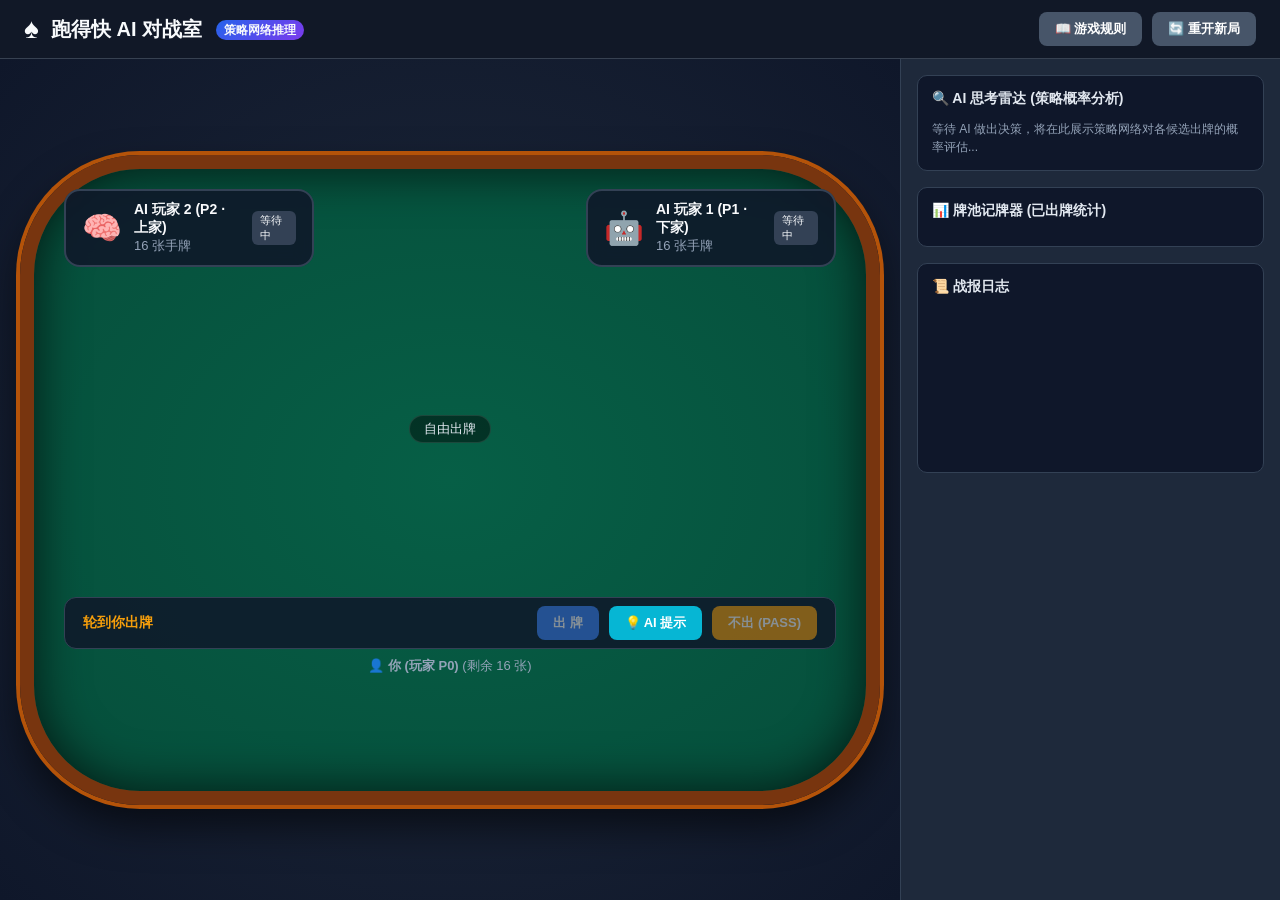
==== server/static/index.html @ 8e310f2c "feat!: 重构为策略网络出牌，对齐 doudizhu_ai 多语言布局 以 PerfectPaoCPP 训练的策略网络(ckpt_v2, 6000 updates)替换整条 PIMC + Max^" ====
<!DOCTYPE html>
<html lang="zh-CN">
<head>
    <meta charset="UTF-8">
    <meta name="viewport" content="width=device-width, initial-scale=1.0">
    <title>跑得快 AI 对战平台 (策略网络版)</title>
    <link rel="stylesheet" href="style.css">
</head>
<body>
    <div class="app-container">
        <!-- 顶部导航 -->
        <header class="header">
            <div class="logo">
                <span class="logo-icon">♠️</span>
                <h1>跑得快 AI 对战室 <span class="badge">策略网络推理</span></h1>
            </div>
            <div class="header-actions">
                <button id="btn-rules" class="btn btn-secondary">📖 游戏规则</button>
                <button id="btn-new-game" class="btn btn-secondary">🔄 重开新局</button>
            </div>
        </header>

        <!-- 主体对战区与分析侧边栏 -->
        <main class="main-content">
            <!-- 牌桌区 -->
            <section class="table-container">
                <div class="poker-table">
                    <!-- 上方两名 AI 玩家 -->
                    <div class="opponents-row">
                        <!-- AI 玩家 2 区域 (上家) -->
                        <div class="player-unit left-unit">
                            <div id="player-2" class="player-box ai-player">
                                <div class="player-avatar">🧠</div>
                                <div class="player-info">
                                    <div class="player-name">AI 玩家 2 (P2 · 上家)</div>
                                    <div class="card-count"><span id="p2-card-count">16</span> 张手牌</div>
                                </div>
                                <div id="p2-status" class="player-status">等待中</div>
                            </div>
                            <!-- P2 面前出牌/过牌展示区 -->
                            <div id="p2-action-area" class="player-action-display"></div>
                        </div>

                        <!-- AI 玩家 1 区域 (下家) -->
                        <div class="player-unit right-unit">
                            <div id="player-1" class="player-box ai-player">
                                <div class="player-avatar">🤖</div>
                                <div class="player-info">
                                    <div class="player-name">AI 玩家 1 (P1 · 下家)</div>
                                    <div class="card-count"><span id="p1-card-count">16</span> 张手牌</div>
                                </div>
                                <div id="p1-status" class="player-status">等待中</div>
                            </div>
                            <!-- P1 面前出牌/过牌展示区 -->
                            <div id="p1-action-area" class="player-action-display"></div>
                        </div>
                    </div>

                    <!-- 桌面中央状态提示区 -->
                    <div class="center-trick-area">
                        <div class="trick-status-badge" id="trick-status-text">自由出牌</div>
                    </div>

                    <!-- 底部人类玩家区 -->
                    <div class="human-section">
                        <!-- P0 (真人) 面前出牌/过牌展示区 -->
                        <div id="p0-action-area" class="player-action-display human-action-display"></div>

                        <!-- 操作提示与控制按钮 -->
                        <div class="human-controls">
                            <div class="turn-indicator" id="turn-indicator">轮到你出牌</div>
                            <div class="action-buttons">
                                <button id="btn-play" class="btn btn-primary" disabled>出 牌</button>
                                <button id="btn-hint" class="btn btn-info">💡 AI 提示</button>
                                <button id="btn-pass" class="btn btn-warning" disabled>不出 (PASS)</button>
                            </div>
                        </div>

                        <!-- 人类手牌展示 -->
                        <div class="human-player-box">
                            <div class="human-info">
                                <span class="human-avatar">👤</span>
                                <strong>你 (玩家 P0)</strong>
                                <span class="hand-count">(剩余 <span id="p0-card-count">16</span> 张)</span>
                            </div>
                            <div id="human-hand" class="hand-cards-display"></div>
                        </div>
                    </div>
                </div>
            </section>

            <!-- 右侧战术与 AI 思考分析面板 -->
            <aside class="sidebar">
                <!-- 实时 AI 思考雷达 -->
                <div class="panel ai-thought-panel">
                    <h3>🔍 AI 思考雷达 (策略概率分析)</h3>
                    <div id="ai-thought-content" class="ai-thought-content">
                        <p class="placeholder-text">等待 AI 做出决策，将在此展示策略网络对各候选出牌的概率评估...</p>
                    </div>
                </div>

                <!-- 记牌器面板 -->
                <div class="panel card-counter-panel">
                    <h3>📊 牌池记牌器 (已出牌统计)</h3>
                    <div id="card-counter" class="card-counter-grid"></div>
                </div>

                <!-- 实时牌局动态日志 -->
                <div class="panel logs-panel">
                    <h3>📜 战报日志</h3>
                    <div id="event-logs" class="logs-container"></div>
                </div>
            </aside>
        </main>
    </div>

    <!-- 游戏规则弹窗 -->
    <div id="rules-modal" class="modal-overlay hidden">
        <div class="modal-content rules-modal-content">
            <div class="modal-header">
                <h2>📖 跑得快游戏规则详解</h2>
                <button id="rules-close-icon" class="btn-close">&times;</button>
            </div>
            <div class="rules-body">
                <section class="rule-sec">
                    <h4>1. 牌数与人数</h4>
                    <p>标准 3 人对局，总共 48 张扑克牌（无大小王，去掉 3 张 2 和 1 张 A，保留 1 张 2、3 张 A 以及 3~K 各 4 张）。每人发 16 张手牌。</p>
                </section>

                <section class="rule-sec highlight-sec">
                    <h4>⚠️ 2. 核心规则：能管必管 / 有牌必压</h4>
                    <p>这是正宗跑得快与斗地主的最大区别：<strong>当上家出牌后，若你手牌中存在能够大过上家的合法牌型，规则强制要求必须打出，不允许选择“不出 (PASS)”！</strong></p>
                    <p>只有当你手中<strong>完全没有任何牌能够压制</strong>时，“不出 (PASS)”按钮才会解锁可用。这也是为什么有时 PASS 按钮为置灰状态的原因。</p>
                </section>

                <section class="rule-sec">
                    <h4>3. 牌型与大小</h4>
                    <ul>
                        <li><strong>点数顺序</strong>：2 > A > K > Q > J > 10 > 9 > 8 > 7 > 6 > 5 > 4 > 3</li>
                        <li><strong>单张</strong>：任意单张牌，比点数大小。</li>
                        <li><strong>对子</strong>：两张点数相同的牌。</li>
                        <li><strong>三张</strong>：三张同点数牌，可单出，也可三带一、三带二（可带一对或两张单牌）。</li>
                        <li><strong>顺子</strong>：5 张或以上连续单牌（3 到 A，顺子不能包含 2）。</li>
                        <li><strong>连对</strong>：2 对或以上连续对子（如 3344，最大到 AA）。</li>
                        <li><strong>飞机</strong>：2 个或以上连续三张，可带单牌或对子。</li>
                        <li><strong>炸弹</strong>：4 张同点数牌，能压除更大炸弹外的所有普通牌型。</li>
                        <li><strong>四带二</strong>：4 张同点数带两张单牌或一对。</li>
                    </ul>
                </section>

                <section class="rule-sec">
                    <h4>4. 胜负判定</h4>
                    <p>各自为战，任何一位玩家率先出完手中的全部 16 张牌即刻获胜，牌局结束！</p>
                </section>
            </div>
            <div class="modal-footer">
                <button id="btn-rules-confirm" class="btn btn-primary">我了解了，开始游戏</button>
            </div>
        </div>
    </div>

    <!-- 弹窗通知 (胜负结果) -->
    <div id="modal-overlay" class="modal-overlay hidden">
        <div class="modal-content">
            <h2 id="modal-title">胜负揭晓</h2>
            <p id="modal-message"></p>
            <button id="modal-btn-restart" class="btn btn-primary">再来一局</button>
        </div>
    </div>

    <script src="app.js"></script>
</body>
</html>
---- server/static/style.css ----
:root {
    --bg-dark: #0f172a;
    --panel-bg: #1e293b;
    --table-green: #064e3b;
    --table-felt: #065f46;
    --table-border: #b45309;
    --gold: #f59e0b;
    --primary: #3b82f6;
    --success: #10b981;
    --danger: #ef4444;
    --warning: #f59e0b;
    --info: #06b6d4;
    --text-light: #f8fafc;
    --text-muted: #94a3b8;
}

* {
    box-sizing: border-box;
    margin: 0;
    padding: 0;
}

body {
    font-family: -apple-system, BlinkMacSystemFont, "Segoe UI", Roboto, "PingFang SC", "Microsoft YaHei", sans-serif;
    background-color: var(--bg-dark);
    color: var(--text-light);
    overflow-x: hidden;
    min-height: 100vh;
}

.app-container {
    display: flex;
    flex-direction: column;
    height: 100vh;
}

/* 顶部 Header */
.header {
    background: #111827;
    border-bottom: 1px solid #374151;
    padding: 12px 24px;
    display: flex;
    justify-content: space-between;
    align-items: center;
}

.logo {
    display: flex;
    align-items: center;
    gap: 12px;
}

.logo-icon {
    font-size: 28px;
}

.logo h1 {
    font-size: 20px;
    font-weight: 700;
}

.badge {
    font-size: 12px;
    background: linear-gradient(135deg, #2563eb, #7c3aed);
    padding: 3px 8px;
    border-radius: 9999px;
    margin-left: 8px;
    vertical-align: middle;
}

.header-actions {
    display: flex;
    gap: 10px;
}

/* 主体布局 */
.main-content {
    display: flex;
    flex: 1;
    overflow: hidden;
}

/* 牌桌区 */
.table-container {
    flex: 1;
    display: flex;
    align-items: center;
    justify-content: center;
    padding: 20px;
    background: radial-gradient(circle, #1e293b 0%, #0f172a 100%);
    overflow: hidden;
}

.poker-table {
    width: 100%;
    max-width: 980px;
    height: 650px;
    background: radial-gradient(ellipse at center, var(--table-felt) 0%, var(--table-green) 100%);
    border: 14px solid #78350f;
    box-shadow: 0 0 0 4px #b45309, inset 0 0 50px rgba(0, 0, 0, 0.7), 0 20px 40px rgba(0, 0, 0, 0.6);
    border-radius: 120px;
    position: relative;
    display: flex;
    flex-direction: column;
    justify-content: space-between;
    padding: 20px 30px;
}

/* 上方两位 AI 玩家容器 */
.opponents-row {
    display: flex;
    justify-content: space-between;
    align-items: flex-start;
}

.player-unit {
    display: flex;
    flex-direction: column;
    gap: 8px;
    width: 250px;
}

.player-unit.left-unit {
    align-items: flex-start;
}

.player-unit.right-unit {
    align-items: flex-end;
}

.player-box {
    display: flex;
    align-items: center;
    gap: 12px;
    background: rgba(15, 23, 42, 0.88);
    border: 2px solid #334155;
    padding: 10px 16px;
    border-radius: 16px;
    backdrop-filter: blur(8px);
    transition: all 0.3s;
    width: 100%;
}

.player-box.active-turn {
    border-color: var(--gold);
    box-shadow: 0 0 20px rgba(245, 158, 11, 0.6);
    transform: scale(1.02);
}

.player-avatar {
    font-size: 32px;
}

.player-info .player-name {
    font-size: 14px;
    font-weight: 600;
}

.player-info .card-count {
    font-size: 13px;
    color: var(--text-muted);
}

.player-status {
    margin-left: auto;
    font-size: 11px;
    padding: 2px 8px;
    border-radius: 6px;
    background: #334155;
}

.player-status.thinking {
    background: #d97706;
    animation: pulse 1.2s infinite;
}

@keyframes pulse {
    0%, 100% { opacity: 1; }
    50% { opacity: 0.5; }
}

/* 玩家面前各自的出牌 / 过牌展示区 */
.player-action-display {
    min-height: 62px;
    display: flex;
    align-items: center;
    gap: 4px;
    padding: 4px 6px;
}

/* 局末 AI 摊牌 */
.player-action-display.revealed-hand-area {
    flex-wrap: wrap;
    max-width: 280px;
    background: rgba(15, 23, 42, 0.55);
    border: 1px solid rgba(251, 191, 36, 0.45);
    border-radius: 10px;
    padding: 6px 8px;
    animation: popIn 0.3s ease-out;
}

.reveal-hand-label {
    font-size: 11px;
    font-weight: 700;
    color: #fbbf24;
    letter-spacing: 1px;
    margin-right: 4px;
    flex-shrink: 0;
}

.revealed-hand-area .card.small {
    margin-left: -10px;
}

.revealed-hand-area .card.small:first-of-type {
    margin-left: 0;
}

.human-action-display {
    justify-content: center;
    min-height: 64px;
    margin-bottom: 4px;
}

/* 过牌 (PASS) 提示气泡 */
.pass-badge {
    background: rgba(239, 68, 68, 0.2);
    border: 1.5px solid #ef4444;
    color: #fca5a5;
    font-size: 13px;
    font-weight: 700;
    padding: 6px 14px;
    border-radius: 20px;
    letter-spacing: 1px;
    box-shadow: 0 4px 10px rgba(239, 68, 68, 0.3);
    animation: popIn 0.25s ease-out;
}

/* 出牌类型标签 */
.action-type-tag {
    font-size: 11px;
    background: rgba(0, 0, 0, 0.5);
    color: #cbd5e1;
    padding: 2px 6px;
    border-radius: 4px;
    margin-left: 6px;
    align-self: flex-end;
}

@keyframes popIn {
    0% { transform: scale(0.8); opacity: 0; }
    100% { transform: scale(1); opacity: 1; }
}

/* 中央状态区 */
.center-trick-area {
    display: flex;
    flex-direction: column;
    align-items: center;
    justify-content: center;
}

.trick-status-badge {
    font-size: 13px;
    padding: 4px 14px;
    background: rgba(0, 0, 0, 0.45);
    border: 1px solid rgba(255, 255, 255, 0.1);
    border-radius: 20px;
    color: #e2e8f0;
}

/* 底部人类玩家区 */
.human-section {
    display: flex;
    flex-direction: column;
    gap: 8px;
    align-items: center;
    width: 100%;
}

.human-controls {
    display: flex;
    justify-content: space-between;
    width: 100%;
    align-items: center;
    background: rgba(15, 23, 42, 0.85);
    padding: 8px 18px;
    border-radius: 12px;
    border: 1px solid #334155;
}

.turn-indicator {
    font-size: 14px;
    font-weight: 700;
    color: var(--gold);
}

.action-buttons {
    display: flex;
    gap: 10px;
}

.human-player-box {
    display: flex;
    flex-direction: column;
    align-items: center;
    gap: 6px;
    width: 100%;
}

.human-info {
    font-size: 13px;
    color: #94a3b8;
}

/* 手牌视觉组件 */
.hand-cards-display {
    display: flex;
    justify-content: center;
    gap: 5px;
    padding-bottom: 5px;
    min-height: 90px;
    max-width: 100%;
    overflow-x: auto;
}

.card {
    width: 48px;
    height: 72px;
    background: #ffffff;
    border-radius: 6px;
    box-shadow: 0 4px 8px rgba(0, 0, 0, 0.3);
    color: #1e293b;
    display: flex;
    flex-direction: column;
    justify-content: space-between;
    padding: 4px 6px;
    font-weight: 700;
    font-size: 16px;
    cursor: pointer;
    user-select: none;
    transition: transform 0.15s ease, box-shadow 0.15s ease;
    border: 1px solid #cbd5e1;
}

.card:hover {
    transform: translateY(-8px);
    box-shadow: 0 8px 16px rgba(0, 0, 0, 0.5);
}

.card.selected {
    transform: translateY(-20px);
    box-shadow: 0 12px 20px rgba(59, 130, 246, 0.6);
    border-color: #3b82f6;
    background: #eff6ff;
}

.card.red {
    color: #dc2626;
}

.card.small {
    width: 38px;
    height: 56px;
    font-size: 13px;
    padding: 2px 4px;
    cursor: default;
}

.card.small:hover {
    transform: none;
    box-shadow: 0 4px 8px rgba(0, 0, 0, 0.3);
}

/* 侧边栏与战术面板 */
.sidebar {
    width: 380px;
    background: var(--panel-bg);
    border-left: 1px solid #334155;
    display: flex;
    flex-direction: column;
    overflow-y: auto;
    padding: 16px;
    gap: 16px;
}

.panel {
    background: #0f172a;
    border: 1px solid #334155;
    border-radius: 10px;
    padding: 14px;
}

.panel h3 {
    font-size: 14px;
    font-weight: 700;
    margin-bottom: 12px;
    color: #e2e8f0;
    display: flex;
    align-items: center;
    gap: 6px;
}

/* AI 思考雷达 */
.ai-thought-content {
    font-size: 12px;
}

.thought-item {
    margin-bottom: 10px;
}

.thought-header {
    display: flex;
    justify-content: space-between;
    margin-bottom: 4px;
    color: #cbd5e1;
}

.progress-bar-bg {
    background: #334155;
    height: 6px;
    border-radius: 3px;
    overflow: hidden;
}

.progress-bar-fill {
    background: linear-gradient(90deg, #3b82f6, #10b981);
    height: 100%;
    border-radius: 3px;
}

.placeholder-text {
    color: var(--text-muted);
    font-size: 12px;
    line-height: 1.5;
}

/* 记牌器 */
.card-counter-grid {
    display: grid;
    grid-template-columns: repeat(7, 1fr);
    gap: 6px;
}

.counter-item {
    display: flex;
    flex-direction: column;
    align-items: center;
    background: #1e293b;
    border: 1px solid #334155;
    border-radius: 6px;
    padding: 4px 0;
}

.counter-rank {
    font-weight: 700;
    font-size: 13px;
}

.counter-value {
    font-size: 11px;
    color: #f59e0b;
}

/* 战报日志 */
.logs-container {
    height: 150px;
    overflow-y: auto;
    font-size: 12px;
    line-height: 1.6;
    color: #cbd5e1;
    display: flex;
    flex-direction: column;
    gap: 4px;
}

.log-entry {
    padding: 2px 0;
    border-bottom: 1px dashed #1e293b;
}

/* 按钮规范 */
.btn {
    padding: 8px 16px;
    font-size: 13px;
    font-weight: 600;
    border-radius: 8px;
    border: none;
    cursor: pointer;
    transition: background-color 0.2s, transform 0.1s;
}

.btn:active {
    transform: scale(0.97);
}

.btn:disabled {
    opacity: 0.5;
    cursor: not-allowed;
}

.btn-primary { background: var(--primary); color: #fff; }
.btn-primary:hover:not(:disabled) { background: #2563eb; }

.btn-secondary { background: #475569; color: #fff; }
.btn-secondary:hover:not(:disabled) { background: #64748b; }

.btn-info { background: var(--info); color: #fff; }
.btn-info:hover:not(:disabled) { background: #0891b2; }

.btn-warning { background: var(--warning); color: #fff; }
.btn-warning:hover:not(:disabled) { background: #d97706; }

/* 模态弹窗 */
.modal-overlay {
    position: fixed;
    top: 0; left: 0; right: 0; bottom: 0;
    background: rgba(0, 0, 0, 0.75);
    display: flex;
    align-items: center;
    justify-content: center;
    z-index: 999;
    backdrop-filter: blur(4px);
}

.modal-overlay.hidden {
    display: none;
}

.modal-content {
    background: #1e293b;
    border: 2px solid var(--gold);
    border-radius: 16px;
    padding: 28px 36px;
    text-align: center;
    max-width: 440px;
    width: 90%;
    box-shadow: 0 20px 50px rgba(0, 0, 0, 0.8);
}

.modal-content h2 {
    font-size: 22px;
    color: var(--gold);
    margin-bottom: 12px;
}

.modal-content p {
    font-size: 14px;
    color: #cbd5e1;
    margin-bottom: 24px;
}

/* 规则详情弹窗 */
.rules-modal-content {
    max-width: 600px;
    text-align: left;
    max-height: 80vh;
    display: flex;
    flex-direction: column;
    padding: 0;
}

.modal-header {
    padding: 16px 24px;
    border-bottom: 1px solid #334155;
    display: flex;
    justify-content: space-between;
    align-items: center;
}

.modal-header h2 {
    margin: 0;
    font-size: 18px;
}

.btn-close {
    background: none;
    border: none;
    color: #94a3b8;
    font-size: 24px;
    cursor: pointer;
}

.btn-close:hover {
    color: #fff;
}

.rules-body {
    padding: 20px 24px;
    overflow-y: auto;
    font-size: 13px;
    line-height: 1.7;
    color: #cbd5e1;
    display: flex;
    flex-direction: column;
    gap: 16px;
}

.rule-sec h4 {
    color: #38bdf8;
    margin-bottom: 6px;
    font-size: 14px;
}

.rule-sec ul {
    padding-left: 20px;
}

.highlight-sec {
    background: rgba(245, 158, 11, 0.1);
    border-left: 4px solid var(--gold);
    padding: 10px 14px;
    border-radius: 4px;
}

.highlight-sec h4 {
    color: var(--gold);
}

.modal-footer {
    padding: 14px 24px;
    border-top: 1px solid #334155;
    display: flex;
    justify-content: flex-end;
}
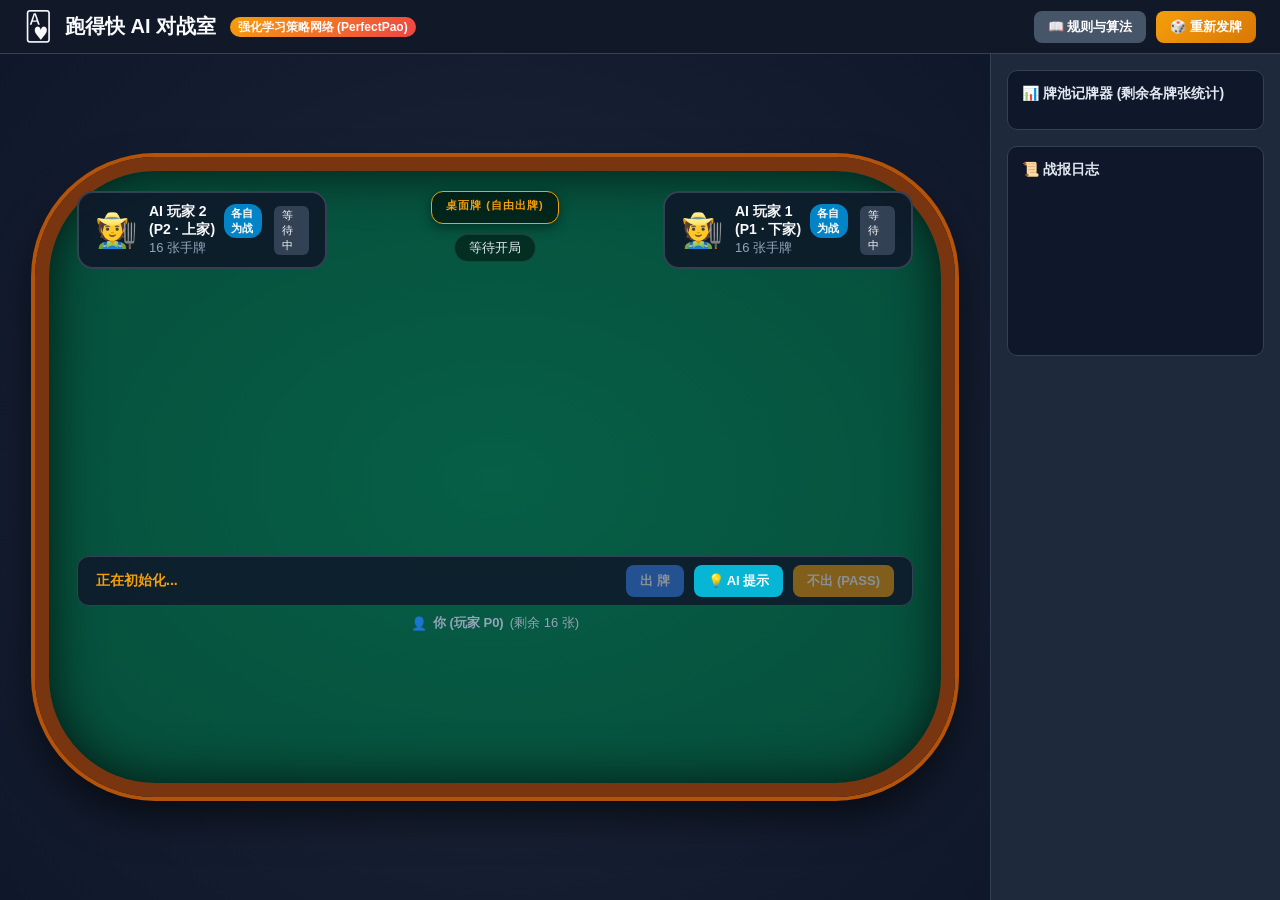
==== commit a4d66d86: "feat(server): 前端页面对齐 doudizhu_ai 设计重做 - 椭圆金边牌桌布局：头像 + 策略置信度表情角标与台词气泡   (>=70% 振奋 / <=35% 懊恼)，出牌带策略概率" ====
--- a/server/static/index.html
+++ b/server/static/index.html
@@ -3,7 +3,7 @@
 <head>
     <meta charset="UTF-8">
     <meta name="viewport" content="width=device-width, initial-scale=1.0">
-    <title>跑得快 AI 对战平台 (策略网络版)</title>
+    <title>跑得快 AI 对战平台 (强化学习策略网络)</title>
     <link rel="stylesheet" href="style.css">
 </head>
 <body>
@@ -11,12 +11,14 @@
         <!-- 顶部导航 -->
         <header class="header">
             <div class="logo">
-                <span class="logo-icon">♠️</span>
-                <h1>跑得快 AI 对战室 <span class="badge">策略网络推理</span></h1>
+                <span class="logo-icon">🂱</span>
+                <h1>跑得快 AI 对战室 <span class="badge">强化学习策略网络 (PerfectPao)</span></h1>
             </div>
             <div class="header-actions">
-                <button id="btn-rules" class="btn btn-secondary">📖 游戏规则</button>
-                <button id="btn-new-game" class="btn btn-secondary">🔄 重开新局</button>
+                <button id="btn-rules" class="btn btn-secondary">📖 规则与算法</button>
+                <div class="new-game-group">
+                    <button id="btn-new-game" class="btn btn-gold">🎲 重新发牌</button>
+                </div>
             </div>
         </header>
 
@@ -24,84 +26,111 @@
         <main class="main-content">
             <!-- 牌桌区 -->
             <section class="table-container">
-                <div class="poker-table">
-                    <!-- 上方两名 AI 玩家 -->
-                    <div class="opponents-row">
-                        <!-- AI 玩家 2 区域 (上家) -->
-                        <div class="player-unit left-unit">
-                            <div id="player-2" class="player-box ai-player">
-                                <div class="player-avatar">🧠</div>
-                                <div class="player-info">
-                                    <div class="player-name">AI 玩家 2 (P2 · 上家)</div>
-                                    <div class="card-count"><span id="p2-card-count">16</span> 张手牌</div>
-                                </div>
-                                <div id="p2-status" class="player-status">等待中</div>
-                            </div>
-                            <!-- P2 面前出牌/过牌展示区 -->
-                            <div id="p2-action-area" class="player-action-display"></div>
-                        </div>
-
-                        <!-- AI 玩家 1 区域 (下家) -->
-                        <div class="player-unit right-unit">
-                            <div id="player-1" class="player-box ai-player">
-                                <div class="player-avatar">🤖</div>
-                                <div class="player-info">
-                                    <div class="player-name">AI 玩家 1 (P1 · 下家)</div>
-                                    <div class="card-count"><span id="p1-card-count">16</span> 张手牌</div>
-                                </div>
-                                <div id="p1-status" class="player-status">等待中</div>
-                            </div>
-                            <!-- P1 面前出牌/过牌展示区 -->
-                            <div id="p1-action-area" class="player-action-display"></div>
-                        </div>
+                <div class="table-outer-wrapper">
+                    <!-- 左侧 P2 思考气泡面板 (牌桌外侧) -->
+                    <div id="p2-thought-popover" class="ai-thought-popover left-popover hidden">
+                        <div class="popover-header">
+                            <span class="popover-title">🧠 P2 思考</span>
+                            <span id="p2-popover-time" class="popover-time">0 ms</span>
+                        </div>
+                        <div id="p2-popover-body" class="popover-body"></div>
                     </div>
 
-                    <!-- 桌面中央状态提示区 -->
-                    <div class="center-trick-area">
-                        <div class="trick-status-badge" id="trick-status-text">自由出牌</div>
+                    <!-- 跑得快核心牌桌 -->
+                    <div class="poker-table">
+                        <!-- 上方两名 AI 玩家 -->
+                        <div class="opponents-row">
+                            <!-- AI 玩家 2 区域 (上家) -->
+                            <div class="player-unit left-unit">
+                                <div id="player-2" class="player-box ai-player">
+                                    <div class="player-avatar-box">
+                                        <div class="player-avatar" id="p2-avatar">🧑‍🌾</div>
+                                        <span class="avatar-mood-badge hidden" id="p2-mood"></span>
+                                        <div class="mood-speech-bubble hidden" id="p2-speech"></div>
+                                    </div>
+                                    <div class="player-info">
+                                        <div class="player-name">AI 玩家 2 (P2 · 上家) <span class="role-badge">各自为战</span></div>
+                                        <div class="card-count"><span id="p2-card-count">16</span> 张手牌</div>
+                                    </div>
+                                    <div id="p2-status" class="player-status">等待中</div>
+                                </div>
+                                <!-- P2 面前出牌/过牌展示区 -->
+                                <div id="p2-action-area" class="player-action-display"></div>
+                            </div>
+
+                            <!-- 桌面中央公共状态 -->
+                            <div class="center-trick-area">
+                                <div class="bottom-cards-wrapper">
+                                    <div class="bottom-cards-label" id="table-cards-label">桌面牌 (自由出牌)</div>
+                                    <div id="table-cards-container" class="bottom-cards-display"></div>
+                                </div>
+                                <div class="trick-status-badge" id="trick-status-text">等待开局</div>
+                            </div>
+
+                            <!-- AI 玩家 1 区域 (下家) -->
+                            <div class="player-unit right-unit">
+                                <div id="player-1" class="player-box ai-player">
+                                    <div class="player-avatar-box">
+                                        <div class="player-avatar" id="p1-avatar">🧑‍🌾</div>
+                                        <span class="avatar-mood-badge hidden" id="p1-mood"></span>
+                                        <div class="mood-speech-bubble hidden" id="p1-speech"></div>
+                                    </div>
+                                    <div class="player-info">
+                                        <div class="player-name">AI 玩家 1 (P1 · 下家) <span class="role-badge">各自为战</span></div>
+                                        <div class="card-count"><span id="p1-card-count">16</span> 张手牌</div>
+                                    </div>
+                                    <div id="p1-status" class="player-status">等待中</div>
+                                </div>
+                                <!-- P1 面前出牌/过牌展示区 -->
+                                <div id="p1-action-area" class="player-action-display"></div>
+                            </div>
+                        </div>
+
+                        <!-- 底部人类玩家区 -->
+                        <div class="human-section">
+                            <!-- P0 (真人) 面前出牌/过牌展示区 -->
+                            <div id="p0-action-area" class="player-action-display human-action-display"></div>
+
+                            <!-- 操作提示与控制按钮 -->
+                            <div class="human-controls">
+                                <div class="turn-indicator" id="turn-indicator">正在初始化...</div>
+
+                                <!-- 出牌控制区 -->
+                                <div id="playing-controls" class="action-buttons">
+                                    <button id="btn-play" class="btn btn-primary" disabled>出 牌</button>
+                                    <button id="btn-hint" class="btn btn-info">💡 AI 提示</button>
+                                    <button id="btn-pass" class="btn btn-warning" disabled>不出 (PASS)</button>
+                                </div>
+                            </div>
+
+                            <!-- 人类手牌展示 -->
+                            <div class="human-player-box">
+                                <div class="human-info">
+                                    <span class="human-avatar" id="p0-avatar">👤</span>
+                                    <strong>你 (玩家 P0)</strong>
+                                    <span class="hand-count">(剩余 <span id="p0-card-count">16</span> 张)</span>
+                                </div>
+                                <div id="human-hand" class="hand-cards-display"></div>
+                            </div>
+                        </div>
                     </div>
 
-                    <!-- 底部人类玩家区 -->
-                    <div class="human-section">
-                        <!-- P0 (真人) 面前出牌/过牌展示区 -->
-                        <div id="p0-action-area" class="player-action-display human-action-display"></div>
-
-                        <!-- 操作提示与控制按钮 -->
-                        <div class="human-controls">
-                            <div class="turn-indicator" id="turn-indicator">轮到你出牌</div>
-                            <div class="action-buttons">
-                                <button id="btn-play" class="btn btn-primary" disabled>出 牌</button>
-                                <button id="btn-hint" class="btn btn-info">💡 AI 提示</button>
-                                <button id="btn-pass" class="btn btn-warning" disabled>不出 (PASS)</button>
-                            </div>
-                        </div>
-
-                        <!-- 人类手牌展示 -->
-                        <div class="human-player-box">
-                            <div class="human-info">
-                                <span class="human-avatar">👤</span>
-                                <strong>你 (玩家 P0)</strong>
-                                <span class="hand-count">(剩余 <span id="p0-card-count">16</span> 张)</span>
-                            </div>
-                            <div id="human-hand" class="hand-cards-display"></div>
-                        </div>
+                    <!-- 右侧 P1 思考气泡面板 (牌桌外侧) -->
+                    <div id="p1-thought-popover" class="ai-thought-popover right-popover hidden">
+                        <div class="popover-header">
+                            <span class="popover-title">🤖 P1 思考</span>
+                            <span id="p1-popover-time" class="popover-time">0 ms</span>
+                        </div>
+                        <div id="p1-popover-body" class="popover-body"></div>
                     </div>
                 </div>
             </section>
 
-            <!-- 右侧战术与 AI 思考分析面板 -->
+            <!-- 右侧战术面板 -->
             <aside class="sidebar">
-                <!-- 实时 AI 思考雷达 -->
-                <div class="panel ai-thought-panel">
-                    <h3>🔍 AI 思考雷达 (策略概率分析)</h3>
-                    <div id="ai-thought-content" class="ai-thought-content">
-                        <p class="placeholder-text">等待 AI 做出决策，将在此展示策略网络对各候选出牌的概率评估...</p>
-                    </div>
-                </div>
-
-                <!-- 记牌器面板 -->
+                <!-- 牌局记牌器面板 -->
                 <div class="panel card-counter-panel">
-                    <h3>📊 牌池记牌器 (已出牌统计)</h3>
+                    <h3>📊 牌池记牌器 (剩余各牌张统计)</h3>
                     <div id="card-counter" class="card-counter-grid"></div>
                 </div>
 
@@ -114,43 +143,60 @@
         </main>
     </div>
 
-    <!-- 游戏规则弹窗 -->
+    <!-- 游戏规则与算法弹窗 -->
     <div id="rules-modal" class="modal-overlay hidden">
         <div class="modal-content rules-modal-content">
             <div class="modal-header">
-                <h2>📖 跑得快游戏规则详解</h2>
+                <h2>📖 跑得快规则与 AI 算法说明</h2>
                 <button id="rules-close-icon" class="btn-close">&times;</button>
             </div>
             <div class="rules-body">
+                <section class="rule-sec highlight-sec">
+                    <h4>🃏 1. 湖南三人 16 张跑得快</h4>
+                    <p>48 张无花色牌 (3..K 各 4 张、A 3 张、2 只有 1 张)，三家各持 16 张、无底牌、
+                    <strong>各自为战</strong>：最先出完手牌者获胜。开局从场上 4 张 3 里随机指定一张，
+                    其持有者先出，且<strong>第一手必须包含 3</strong>。</p>
+                </section>
+
+                <section class="rule-sec highlight-sec">
+                    <h4>🧠 2. 神经网络出牌 (强化学习策略网络)</h4>
+                    <p>出牌由 <strong>PerfectPao</strong> 式自对弈强化学习训练出的策略网络驱动，
+                    三个座位共享一个网络 (观察特征按「自己 / 上家 / 下家」相对编码)：</p>
+                    <ul>
+                        <li>完整枚举当前所有合法走法（含飞机带翅的全部具体组合）；</li>
+                        <li>每个候选动作与局面特征一起送入网络打分，直接取最高分的走法；</li>
+                        <li>观察特征只用公开信息：我的手牌、两家合计的未知牌、各家已出与最近一手、最近 15 手历史、炸弹数与报单标志等，<strong>不读取任何人的私有手牌</strong>；</li>
+                        <li>「AI 思考」里的百分比是 softmax 归一化后的<strong>策略概率</strong>（模型对这手牌的偏好），不是搜索出来的胜率。</li>
+                    </ul>
+                </section>
+
+                <section class="rule-sec highlight-sec">
+                    <h4>🚧 3. 能管必管 (与斗地主最大的差异)</h4>
+                    <p>轮到你时，只要存在能压过桌面的出牌，<strong>就必须出其中一手，不允许过牌</strong>
+                    （炸弹也在必管集合里）。只有确实无牌可压时才能 PASS —— 所以「不出」按钮
+                    只有在真的要不起时才会亮起。</p>
+                </section>
+
                 <section class="rule-sec">
-                    <h4>1. 牌数与人数</h4>
-                    <p>标准 3 人对局，总共 48 张扑克牌（无大小王，去掉 3 张 2 和 1 张 A，保留 1 张 2、3 张 A 以及 3~K 各 4 张）。每人发 16 张手牌。</p>
-                </section>
-
-                <section class="rule-sec highlight-sec">
-                    <h4>⚠️ 2. 核心规则：能管必管 / 有牌必压</h4>
-                    <p>这是正宗跑得快与斗地主的最大区别：<strong>当上家出牌后，若你手牌中存在能够大过上家的合法牌型，规则强制要求必须打出，不允许选择“不出 (PASS)”！</strong></p>
-                    <p>只有当你手中<strong>完全没有任何牌能够压制</strong>时，“不出 (PASS)”按钮才会解锁可用。这也是为什么有时 PASS 按钮为置灰状态的原因。</p>
+                    <h4>📣 4. 报单规则</h4>
+                    <p>任一家只剩最后 1 张牌即「报单」；此时其上家若想出<strong>单张</strong>，
+                    必须出手中<strong>最大的单张</strong>顶住，不能放走报单者。</p>
                 </section>
 
                 <section class="rule-sec">
-                    <h4>3. 牌型与大小</h4>
+                    <h4>🀄 5. 牌型与大小</h4>
                     <ul>
-                        <li><strong>点数顺序</strong>：2 > A > K > Q > J > 10 > 9 > 8 > 7 > 6 > 5 > 4 > 3</li>
-                        <li><strong>单张</strong>：任意单张牌，比点数大小。</li>
-                        <li><strong>对子</strong>：两张点数相同的牌。</li>
-                        <li><strong>三张</strong>：三张同点数牌，可单出，也可三带一、三带二（可带一对或两张单牌）。</li>
-                        <li><strong>顺子</strong>：5 张或以上连续单牌（3 到 A，顺子不能包含 2）。</li>
-                        <li><strong>连对</strong>：2 对或以上连续对子（如 3344，最大到 AA）。</li>
-                        <li><strong>飞机</strong>：2 个或以上连续三张，可带单牌或对子。</li>
-                        <li><strong>炸弹</strong>：4 张同点数牌，能压除更大炸弹外的所有普通牌型。</li>
-                        <li><strong>四带二</strong>：4 张同点数带两张单牌或一对。</li>
+                        <li><strong>点数顺序</strong>：2 > A > K > Q > J > 10 > 9 > 8 > 7 > 6 > 5 > 4 > 3；2 不参与顺子/连对/三顺。</li>
+                        <li><strong>炸弹</strong>：4 张同点数牌，压制一切非炸弹牌型；炸弹之间比点数。A 只有 3 张所以不可能有 AAAA，2 只有一张。</li>
+                        <li><strong>普通牌型</strong>：单张、对子、三张、三带二（带一对或两单）、顺子（5 张起）、连对（2 对起）、三顺（2 组起）、飞机带单/带对。</li>
+                        <li><strong>比较规则</strong>：同类型同张数才能互压；无王炸、无四带二。</li>
                     </ul>
                 </section>
 
                 <section class="rule-sec">
-                    <h4>4. 胜负判定</h4>
-                    <p>各自为战，任何一位玩家率先出完手中的全部 16 张牌即刻获胜，牌局结束！</p>
+                    <h4>💰 6. 结算</h4>
+                    <p>最先出完手牌者获胜，按各家剩余张数计分：赢家收两家剩余张数之和，
+                    一张未出（全关）翻倍。零和结算。</p>
                 </section>
             </div>
             <div class="modal-footer">
@@ -164,9 +210,14 @@
         <div class="modal-content">
             <h2 id="modal-title">胜负揭晓</h2>
             <p id="modal-message"></p>
-            <button id="modal-btn-restart" class="btn btn-primary">再来一局</button>
+            <div style="display: flex; gap: 10px; justify-content: center;">
+                <button id="modal-btn-restart" class="btn btn-gold">再来一局</button>
+            </div>
         </div>
     </div>
+
+    <!-- 轻量级 Tips 浮层通知 (替代原生 alert) -->
+    <div id="toast-container" class="toast-container"></div>
 
     <script src="app.js"></script>
 </body>
--- a/server/static/style.css
+++ b/server/static/style.css
@@ -5,6 +5,7 @@
     --table-felt: #065f46;
     --table-border: #b45309;
     --gold: #f59e0b;
+    --gold-dark: #b45309;
     --primary: #3b82f6;
     --success: #10b981;
     --danger: #ef4444;
@@ -38,7 +39,7 @@
 .header {
     background: #111827;
     border-bottom: 1px solid #374151;
-    padding: 12px 24px;
+    padding: 10px 24px;
     display: flex;
     justify-content: space-between;
     align-items: center;
@@ -61,7 +62,7 @@
 
 .badge {
     font-size: 12px;
-    background: linear-gradient(135deg, #2563eb, #7c3aed);
+    background: linear-gradient(135deg, #f59e0b, #ef4444);
     padding: 3px 8px;
     border-radius: 9999px;
     margin-left: 8px;
@@ -71,6 +72,12 @@
 .header-actions {
     display: flex;
     gap: 10px;
+    align-items: center;
+}
+
+.new-game-group {
+    display: flex;
+    gap: 6px;
 }
 
 /* 主体布局 */
@@ -80,21 +87,34 @@
     overflow: hidden;
 }
 
-/* 牌桌区 */
+/* 牌桌外层与侧边思考面板区 */
 .table-container {
     flex: 1;
     display: flex;
     align-items: center;
     justify-content: center;
-    padding: 20px;
+    padding: 16px 20px;
     background: radial-gradient(circle, #1e293b 0%, #0f172a 100%);
-    overflow: hidden;
+    overflow-x: auto;
+    overflow-y: hidden;
+    position: relative;
+}
+
+.table-outer-wrapper {
+    display: flex;
+    align-items: center;
+    justify-content: center;
+    gap: 16px;
+    width: 100%;
+    max-width: 1380px;
+    height: 100%;
+    position: relative;
 }
 
 .poker-table {
-    width: 100%;
-    max-width: 980px;
-    height: 650px;
+    flex: 1;
+    max-width: 920px;
+    height: 640px;
     background: radial-gradient(ellipse at center, var(--table-felt) 0%, var(--table-green) 100%);
     border: 14px solid #78350f;
     box-shadow: 0 0 0 4px #b45309, inset 0 0 50px rgba(0, 0, 0, 0.7), 0 20px 40px rgba(0, 0, 0, 0.6);
@@ -103,10 +123,10 @@
     display: flex;
     flex-direction: column;
     justify-content: space-between;
-    padding: 20px 30px;
-}
-
-/* 上方两位 AI 玩家容器 */
+    padding: 20px 28px;
+}
+
+/* 上方两位 AI 玩家与中央底牌行 */
 .opponents-row {
     display: flex;
     justify-content: space-between;
@@ -147,18 +167,166 @@
     transform: scale(1.02);
 }
 
+.player-box.is-landlord {
+    border-color: #d97706;
+}
+
+.player-avatar-box {
+    position: relative;
+    display: inline-flex;
+    align-items: center;
+    justify-content: center;
+}
+
 .player-avatar {
-    font-size: 32px;
+    font-size: 34px;
+    position: relative;
+    user-select: none;
+    transition: transform 0.3s cubic-bezier(0.34, 1.56, 0.64, 1);
+}
+
+/* 角色动态胜率表情角标 */
+.avatar-mood-badge {
+    position: absolute;
+    bottom: -6px;
+    right: -8px;
+    font-size: 16px;
+    background: #0f172a;
+    border-radius: 50%;
+    padding: 1px 3px;
+    box-shadow: 0 2px 6px rgba(0, 0, 0, 0.6);
+    border: 1.5px solid #475569;
+    line-height: 1;
+    z-index: 10;
+    transition: all 0.3s cubic-bezier(0.34, 1.56, 0.64, 1);
+}
+
+.avatar-mood-badge.high {
+    border-color: #f59e0b;
+    background: #451a03;
+    animation: moodPop 0.35s cubic-bezier(0.34, 1.56, 0.64, 1);
+}
+
+.avatar-mood-badge.low {
+    border-color: #60a5fa;
+    background: #172554;
+    animation: moodPop 0.35s cubic-bezier(0.34, 1.56, 0.64, 1);
+}
+
+.avatar-mood-badge.normal {
+    border-color: #34d399;
+    background: #064e3b;
+    animation: moodPop 0.35s cubic-bezier(0.34, 1.56, 0.64, 1);
+}
+
+/* 角色胜率台词气泡 */
+.mood-speech-bubble {
+    position: absolute;
+    top: -38px;
+    left: 50%;
+    transform: translateX(-50%);
+    background: rgba(15, 23, 42, 0.95);
+    border-radius: 12px;
+    padding: 4px 10px;
+    font-size: 11px;
+    font-weight: 700;
+    white-space: nowrap;
+    box-shadow: 0 4px 14px rgba(0, 0, 0, 0.7);
+    pointer-events: none;
+    z-index: 50;
+    animation: bubblePop 0.3s cubic-bezier(0.34, 1.56, 0.64, 1);
+}
+
+.mood-speech-bubble.high {
+    border: 1.5px solid #f59e0b;
+    color: #fef08a;
+}
+
+.mood-speech-bubble.low {
+    border: 1.5px solid #60a5fa;
+    color: #93c5fd;
+}
+
+.mood-speech-bubble.normal {
+    border: 1.5px solid #34d399;
+    color: #a7f3d0;
+}
+
+.mood-speech-bubble::after {
+    content: "";
+    position: absolute;
+    bottom: -6px;
+    left: 50%;
+    transform: translateX(-50%);
+    border-width: 6px 5px 0 5px;
+    border-style: solid;
+    border-color: rgba(15, 23, 42, 0.95) transparent transparent transparent;
+}
+
+@keyframes moodPop {
+    0% { transform: scale(0.4); opacity: 0; }
+    70% { transform: scale(1.3); }
+    100% { transform: scale(1); opacity: 1; }
+}
+
+@keyframes bubblePop {
+    0% { transform: translate(-50%, 8px) scale(0.8); opacity: 0; }
+    100% { transform: translate(-50%, 0) scale(1); opacity: 1; }
+}
+
+/* 角色身体姿态与表情动画 */
+.avatar-cheer {
+    animation: cheerBounce 0.6s 3 alternate !important;
+}
+
+.avatar-panic {
+    animation: panicShake 0.4s 4 !important;
+}
+
+@keyframes cheerBounce {
+    0% { transform: translateY(0) scale(1); }
+    100% { transform: translateY(-8px) scale(1.15); }
+}
+
+@keyframes panicShake {
+    0% { transform: translate(0, 0) rotate(0deg); }
+    25% { transform: translate(-3px, 1px) rotate(-6deg); }
+    50% { transform: translate(3px, -1px) rotate(6deg); }
+    75% { transform: translate(-2px, 2px) rotate(-3deg); }
+    100% { transform: translate(2px, -2px) rotate(3deg); }
 }
 
 .player-info .player-name {
     font-size: 14px;
     font-weight: 600;
+    display: flex;
+    align-items: center;
+    gap: 6px;
 }
 
 .player-info .card-count {
     font-size: 13px;
     color: var(--text-muted);
+}
+
+.role-badge {
+    font-size: 11px;
+    padding: 2px 7px;
+    border-radius: 12px;
+    font-weight: 700;
+    background: #0284c7;
+    color: #fff;
+}
+
+.role-badge.role-landlord {
+    background: linear-gradient(135deg, #d97706, #b45309);
+    color: #fef08a;
+    box-shadow: 0 0 8px rgba(217, 119, 6, 0.5);
+}
+
+.role-badge.role-farmer {
+    background: #059669;
+    color: #d1fae5;
 }
 
 .player-status {
@@ -208,6 +376,16 @@
     flex-shrink: 0;
 }
 
+.reveal-empty-badge {
+    font-size: 12px;
+    font-weight: 700;
+    color: #86efac;
+    background: rgba(34, 197, 94, 0.18);
+    border: 1px solid rgba(34, 197, 94, 0.45);
+    border-radius: 12px;
+    padding: 4px 10px;
+}
+
 .revealed-hand-area .card.small {
     margin-left: -10px;
 }
@@ -252,12 +430,37 @@
     100% { transform: scale(1); opacity: 1; }
 }
 
-/* 中央状态区 */
+/* 中央底牌与状态区 */
 .center-trick-area {
     display: flex;
     flex-direction: column;
     align-items: center;
     justify-content: center;
+    gap: 10px;
+}
+
+.bottom-cards-wrapper {
+    background: rgba(0, 0, 0, 0.55);
+    border: 1.5px solid var(--gold);
+    border-radius: 12px;
+    padding: 6px 14px;
+    display: flex;
+    flex-direction: column;
+    align-items: center;
+    gap: 4px;
+    box-shadow: 0 4px 12px rgba(0, 0, 0, 0.4);
+}
+
+.bottom-cards-label {
+    font-size: 11px;
+    color: var(--gold);
+    font-weight: 700;
+    letter-spacing: 1px;
+}
+
+.bottom-cards-display {
+    display: flex;
+    gap: 6px;
 }
 
 .trick-status-badge {
@@ -306,27 +509,34 @@
     align-items: center;
     gap: 6px;
     width: 100%;
+    overflow: visible;
 }
 
 .human-info {
     font-size: 13px;
     color: #94a3b8;
-}
-
-/* 手牌视觉组件 */
+    display: flex;
+    align-items: center;
+    gap: 6px;
+}
+
+/* 手牌视觉组件 - 扑克重叠排布与防遮挡 */
 .hand-cards-display {
     display: flex;
     justify-content: center;
-    gap: 5px;
-    padding-bottom: 5px;
-    min-height: 90px;
+    align-items: flex-end;
+    padding-top: 36px;
+    padding-bottom: 8px;
+    min-height: 125px;
+    width: 100%;
     max-width: 100%;
-    overflow-x: auto;
+    box-sizing: border-box;
+    overflow: visible;
 }
 
 .card {
     width: 48px;
-    height: 72px;
+    height: 76px;
     background: #ffffff;
     border-radius: 6px;
     box-shadow: 0 4px 8px rgba(0, 0, 0, 0.3);
@@ -334,35 +544,61 @@
     display: flex;
     flex-direction: column;
     justify-content: space-between;
-    padding: 4px 6px;
-    font-weight: 700;
-    font-size: 16px;
+    padding: 4px 5px;
+    font-weight: 700;
+    font-size: 15px;
     cursor: pointer;
     user-select: none;
-    transition: transform 0.15s ease, box-shadow 0.15s ease;
+    transition: transform 0.18s cubic-bezier(0.34, 1.56, 0.64, 1), box-shadow 0.18s ease;
     border: 1px solid #cbd5e1;
-}
-
-.card:hover {
-    transform: translateY(-8px);
-    box-shadow: 0 8px 16px rgba(0, 0, 0, 0.5);
-}
-
-.card.selected {
-    transform: translateY(-20px);
-    box-shadow: 0 12px 20px rgba(59, 130, 246, 0.6);
-    border-color: #3b82f6;
+    position: relative;
+    flex-shrink: 0;
+}
+
+.hand-cards-display .card {
+    width: 50px;
+    height: 78px;
+    margin-left: -22px;
+    flex-shrink: 0;
+    box-shadow: -2px 3px 6px rgba(0, 0, 0, 0.35);
+}
+
+.hand-cards-display .card:first-child {
+    margin-left: 0;
+}
+
+.hand-cards-display .card:hover {
+    transform: translateY(-14px);
+    box-shadow: 0 10px 20px rgba(0, 0, 0, 0.6);
+    z-index: 100 !important;
+}
+
+.hand-cards-display .card.selected {
+    transform: translateY(-28px);
+    box-shadow: 0 14px 24px rgba(59, 130, 246, 0.7);
+    border-color: #2563eb;
     background: #eff6ff;
+    z-index: 110 !important;
 }
 
 .card.red {
     color: #dc2626;
+}
+
+.card.joker-black {
+    color: #334155;
+    background: #f1f5f9;
+}
+
+.card.joker-red {
+    color: #dc2626;
+    background: #fff1f2;
 }
 
 .card.small {
     width: 38px;
     height: 56px;
-    font-size: 13px;
+    font-size: 12px;
     padding: 2px 4px;
     cursor: default;
 }
@@ -372,9 +608,55 @@
     box-shadow: 0 4px 8px rgba(0, 0, 0, 0.3);
 }
 
+.card-corner {
+    line-height: 1;
+}
+
+.card-corner.bottom {
+    align-self: flex-end;
+    transform: rotate(180deg);
+}
+
+.card.covered {
+    background: linear-gradient(135deg, #1e3a8a, #0f172a);
+    border: 2px solid #3b82f6;
+    color: #60a5fa;
+    display: flex;
+    align-items: center;
+    justify-content: center;
+    font-size: 18px;
+    box-shadow: inset 0 0 10px rgba(0, 0, 0, 0.6);
+}
+
+.bid-badge {
+    padding: 6px 14px;
+    border-radius: 20px;
+    font-size: 13px;
+    font-weight: 700;
+    letter-spacing: 1px;
+    animation: popIn 0.25s ease-out;
+}
+
+.bid-badge.call {
+    background: rgba(245, 158, 11, 0.2);
+    border: 1.5px solid var(--gold);
+    color: #fde047;
+    box-shadow: 0 4px 10px rgba(245, 158, 11, 0.3);
+}
+
+.bid-badge.pass {
+    background: rgba(100, 116, 139, 0.2);
+    border: 1.5px solid #64748b;
+    color: #cbd5e1;
+}
+
+.hidden {
+    display: none !important;
+}
+
 /* 侧边栏与战术面板 */
 .sidebar {
-    width: 380px;
+    width: 290px;
     background: var(--panel-bg);
     border-left: 1px solid #334155;
     display: flex;
@@ -439,8 +721,8 @@
 /* 记牌器 */
 .card-counter-grid {
     display: grid;
-    grid-template-columns: repeat(7, 1fr);
-    gap: 6px;
+    grid-template-columns: repeat(8, 1fr);
+    gap: 4px;
 }
 
 .counter-item {
@@ -455,7 +737,7 @@
 
 .counter-rank {
     font-weight: 700;
-    font-size: 13px;
+    font-size: 12px;
 }
 
 .counter-value {
@@ -482,7 +764,7 @@
 
 /* 按钮规范 */
 .btn {
-    padding: 8px 16px;
+    padding: 7px 14px;
     font-size: 13px;
     font-weight: 600;
     border-radius: 8px;
@@ -512,6 +794,14 @@
 .btn-warning { background: var(--warning); color: #fff; }
 .btn-warning:hover:not(:disabled) { background: #d97706; }
 
+.btn-gold {
+    background: linear-gradient(135deg, #f59e0b, #d97706);
+    color: #fff;
+}
+.btn-gold:hover:not(:disabled) {
+    background: linear-gradient(135deg, #d97706, #b45309);
+}
+
 /* 模态弹窗 */
 .modal-overlay {
     position: fixed;
@@ -534,7 +824,7 @@
     border-radius: 16px;
     padding: 28px 36px;
     text-align: center;
-    max-width: 440px;
+    max-width: 480px;
     width: 90%;
     box-shadow: 0 20px 50px rgba(0, 0, 0, 0.8);
 }
@@ -547,13 +837,14 @@
 
 .modal-content p {
     font-size: 14px;
+    line-height: 1.6;
     color: #cbd5e1;
     margin-bottom: 24px;
 }
 
 /* 规则详情弹窗 */
 .rules-modal-content {
-    max-width: 600px;
+    max-width: 620px;
     text-align: left;
     max-height: 80vh;
     display: flex;
@@ -624,3 +915,138 @@
     display: flex;
     justify-content: flex-end;
 }
+
+/* 牌桌外侧 AI 思考气泡面板 (AI Thought Popovers) */
+.ai-thought-popover {
+    width: 220px;
+    background: rgba(15, 23, 42, 0.95);
+    border: 1.5px solid #3b82f6;
+    border-radius: 14px;
+    padding: 12px;
+    box-shadow: 0 10px 25px rgba(0, 0, 0, 0.6), 0 0 15px rgba(59, 130, 246, 0.3);
+    backdrop-filter: blur(8px);
+    transition: all 0.3s ease;
+    display: flex;
+    flex-direction: column;
+    gap: 8px;
+    z-index: 20;
+    align-self: flex-start;
+    margin-top: 30px;
+}
+
+.ai-thought-popover.left-popover {
+    border-color: #06b6d4;
+    box-shadow: 0 10px 25px rgba(0, 0, 0, 0.6), 0 0 15px rgba(6, 182, 212, 0.3);
+}
+
+.ai-thought-popover.right-popover {
+    border-color: #8b5cf6;
+    box-shadow: 0 10px 25px rgba(0, 0, 0, 0.6), 0 0 15px rgba(139, 92, 246, 0.3);
+}
+
+.ai-thought-popover .popover-header {
+    display: flex;
+    justify-content: space-between;
+    align-items: center;
+    border-bottom: 1px solid #334155;
+    padding-bottom: 6px;
+}
+
+.ai-thought-popover .popover-title {
+    font-size: 13px;
+    font-weight: 700;
+    color: #e2e8f0;
+}
+
+.ai-thought-popover .popover-time {
+    font-size: 11px;
+    color: #94a3b8;
+}
+
+.ai-thought-popover .popover-body {
+    font-size: 12px;
+    display: flex;
+    flex-direction: column;
+    gap: 6px;
+    max-height: 480px;
+    overflow-y: auto;
+}
+
+/* 出牌胜率特效动画 */
+/* 胜率极高 (>= 75%)：金光闪烁、神采奕奕 */
+.anim-win-high {
+    animation: winHighPulse 0.6s cubic-bezier(0.34, 1.56, 0.64, 1) !important;
+    box-shadow: 0 0 20px #f59e0b, 0 0 35px rgba(245, 158, 11, 0.7) !important;
+    border-color: #f59e0b !important;
+    transform: scale(1.08) !important;
+}
+
+@keyframes winHighPulse {
+    0% { transform: scale(0.6) rotate(-5deg); opacity: 0; }
+    50% { transform: scale(1.15) rotate(3deg); }
+    100% { transform: scale(1.08) rotate(0deg); opacity: 1; }
+}
+
+/* 胜率很低 (<= 30%)：灰暗颤抖、苦涩挣扎 */
+.anim-win-low {
+    animation: winLowShake 0.5s ease-in-out !important;
+    box-shadow: 0 0 12px rgba(148, 163, 184, 0.4) !important;
+    border-color: #64748b !important;
+    filter: brightness(0.9);
+}
+
+@keyframes winLowShake {
+    0%, 100% { transform: translateX(0); }
+    20%, 60% { transform: translateX(-4px) rotate(-2deg); }
+    40%, 80% { transform: translateX(4px) rotate(2deg); }
+}
+
+/* 轻量级 Tips 浮层提示 (Toast) */
+.toast-container {
+    position: fixed;
+    top: 70px;
+    left: 50%;
+    transform: translateX(-50%);
+    z-index: 9999;
+    display: flex;
+    flex-direction: column;
+    gap: 8px;
+    pointer-events: none;
+}
+
+.toast-item {
+    background: rgba(15, 23, 42, 0.95);
+    border: 1px solid #3b82f6;
+    color: #f8fafc;
+    padding: 10px 20px;
+    border-radius: 24px;
+    font-size: 14px;
+    font-weight: 600;
+    box-shadow: 0 8px 20px rgba(0, 0, 0, 0.5), 0 0 15px rgba(59, 130, 246, 0.4);
+    backdrop-filter: blur(8px);
+    display: flex;
+    align-items: center;
+    gap: 8px;
+    animation: toastSlideDown 0.3s cubic-bezier(0.34, 1.56, 0.64, 1), toastFadeOut 0.3s ease 2.2s forwards;
+    pointer-events: auto;
+}
+
+.toast-item.info {
+    border-color: #06b6d4;
+    box-shadow: 0 8px 20px rgba(0, 0, 0, 0.5), 0 0 15px rgba(6, 182, 212, 0.4);
+}
+
+.toast-item.warning {
+    border-color: #f59e0b;
+    box-shadow: 0 8px 20px rgba(0, 0, 0, 0.5), 0 0 15px rgba(245, 158, 11, 0.4);
+}
+
+@keyframes toastSlideDown {
+    0% { transform: translateY(-30px); opacity: 0; }
+    100% { transform: translateY(0); opacity: 1; }
+}
+
+@keyframes toastFadeOut {
+    0% { opacity: 1; transform: translateY(0); }
+    100% { opacity: 0; transform: translateY(-15px); }
+}
